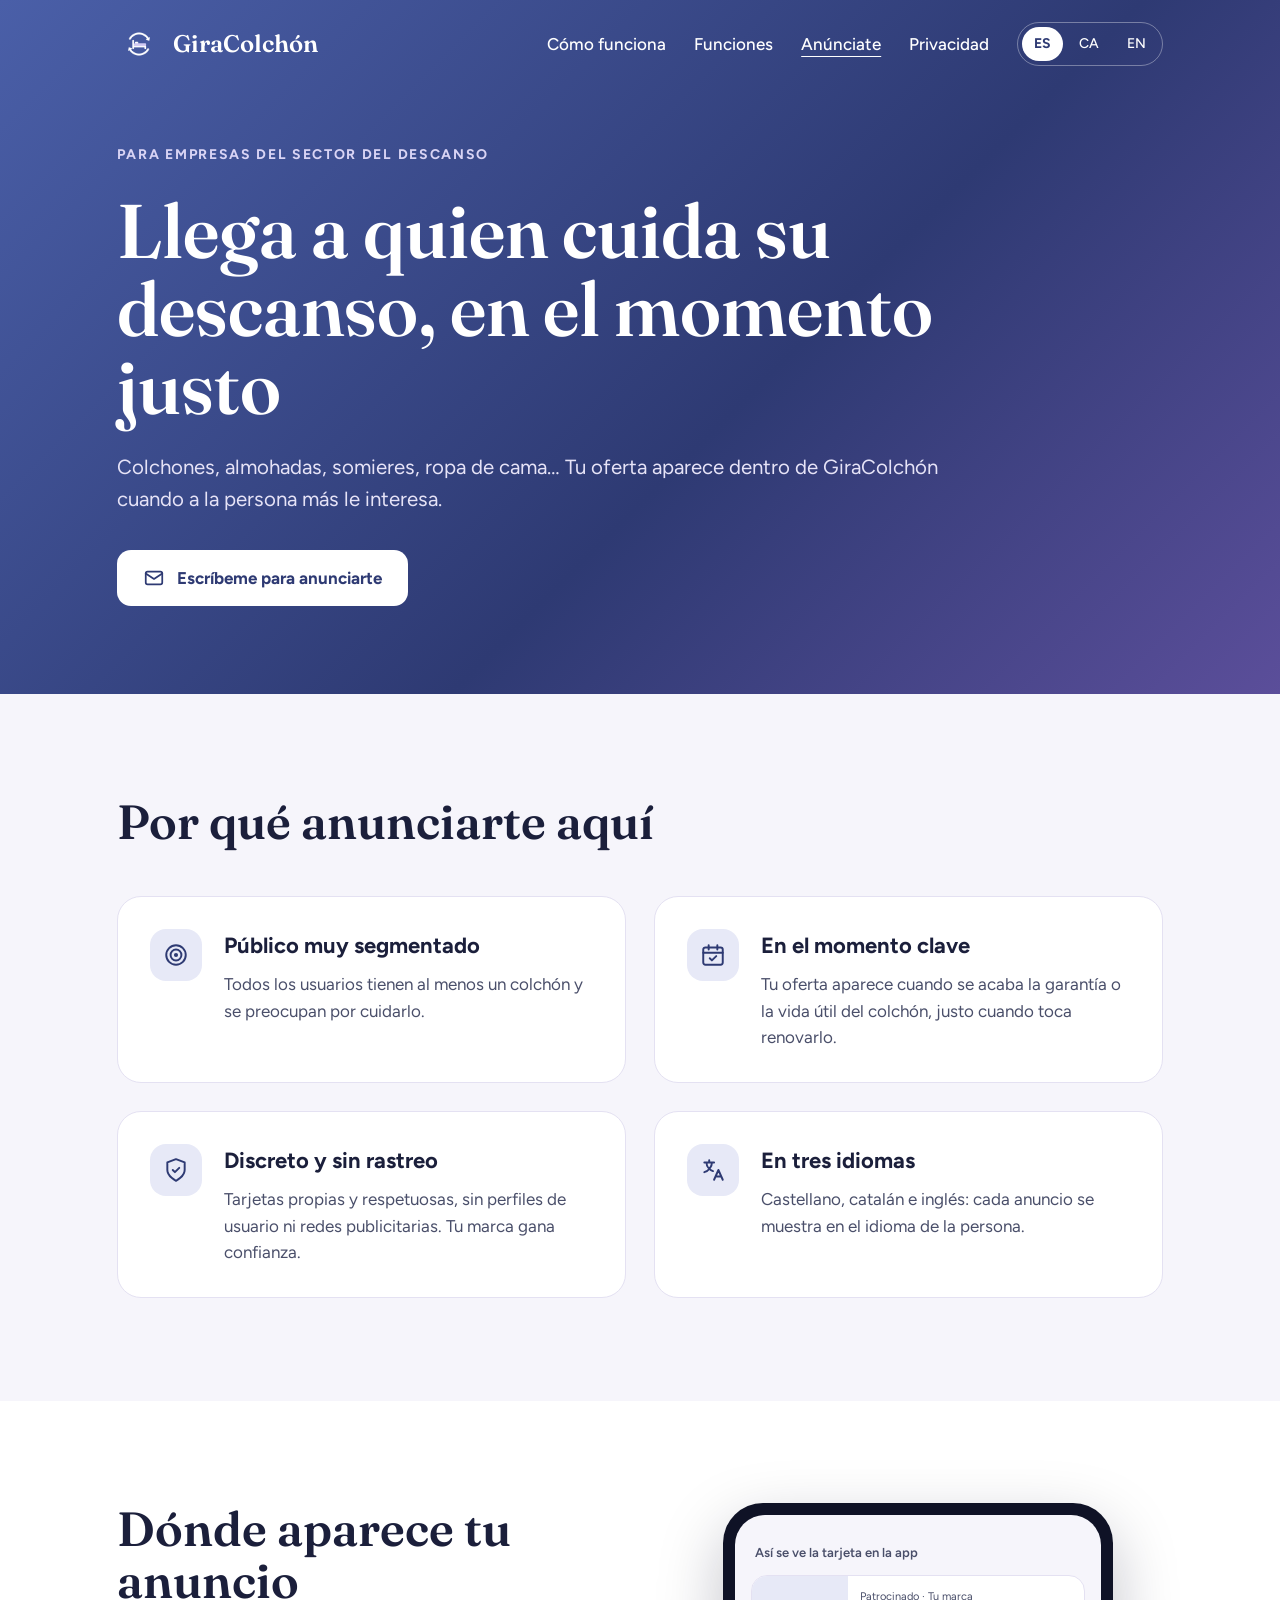
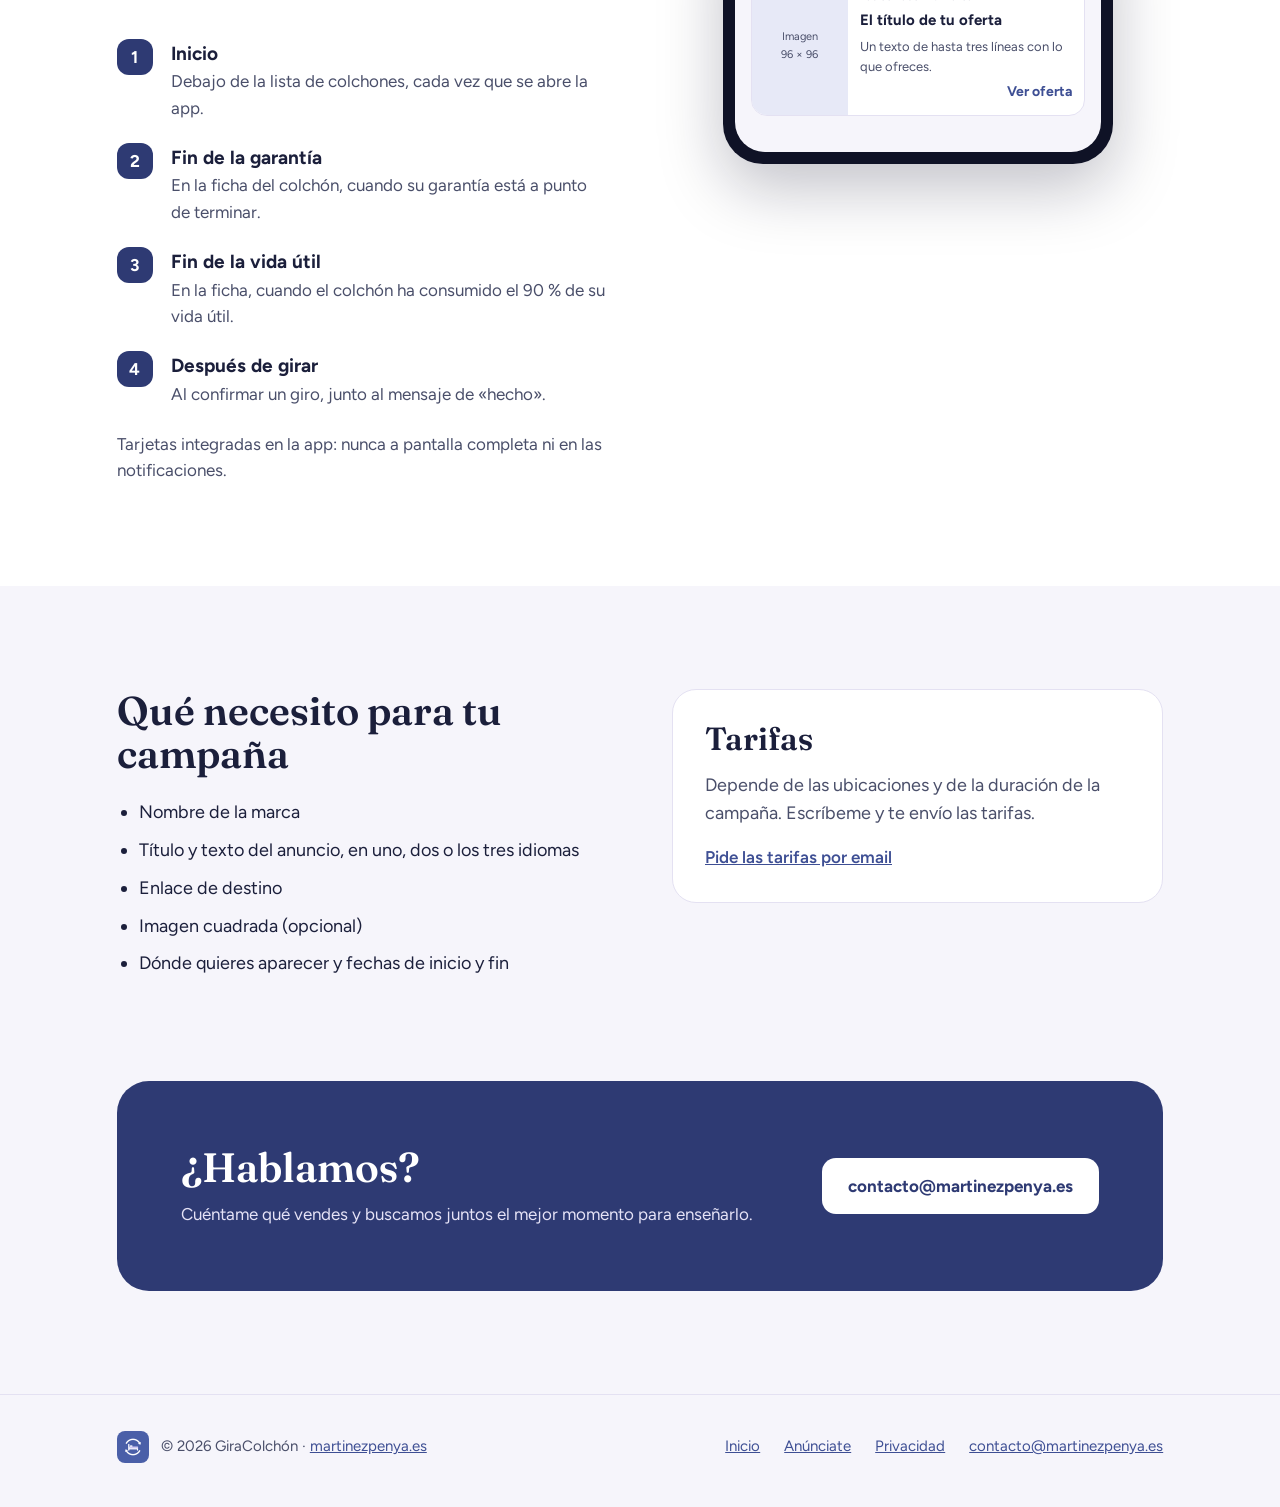
==== docs/anunciate/index.html @ fd89e322 "Web de GiraColchón en castellano, catalán e inglés Generador estático (build.py) con inicio, anúncia" ====
<!doctype html>
<html lang="es">
<head>
<meta charset="utf-8">
<meta name="viewport" content="width=device-width, initial-scale=1">
<title>Anúnciate en GiraColchón</title>
<meta name="description" content="Anuncia colchones, almohadas, somieres o ropa de cama a personas que cuidan su descanso, justo cuando más les interesa.">
<link rel="canonical" href="https://giracolchon.martinezpenya.es/anunciate/">
<link rel="alternate" hreflang="es" href="https://giracolchon.martinezpenya.es/anunciate/">
<link rel="alternate" hreflang="ca" href="https://giracolchon.martinezpenya.es/ca/anuncia-t/">
<link rel="alternate" hreflang="en" href="https://giracolchon.martinezpenya.es/en/advertise/">
<meta property="og:title" content="Anúnciate en GiraColchón">
<meta property="og:description" content="Anuncia colchones, almohadas, somieres o ropa de cama a personas que cuidan su descanso, justo cuando más les interesa.">
<meta property="og:image" content="https://giracolchon.martinezpenya.es/assets/img/icono.png">
<meta name="theme-color" content="#2e3a73">
<link rel="icon" type="image/png" href="../assets/img/favicon.png">
<link rel="apple-touch-icon" href="../assets/img/apple-touch-icon.png">
<link rel="stylesheet" href="../assets/style.css">
</head>
<body>
<section class="hero">
<div class="wrap">
<header class="topbar">
<a class="brand" href="../"><img src="../assets/img/icono.png" alt="" width="44" height="44">GiraColchón</a>
<nav class="nav" aria-label="Principal"><a href="../#como-funciona">Cómo funciona</a><a href="../#funciones">Funciones</a><a href="../anunciate/" aria-current="page">Anúnciate</a><a href="../privacidad/">Privacidad</a><div class="lang"><a href="../anunciate/" hreflang="es" lang="es" aria-current="true">ES</a><a href="../ca/anuncia-t/" hreflang="ca" lang="ca">CA</a><a href="../en/advertise/" hreflang="en" lang="en">EN</a></div></nav>
<details class="menu"><summary aria-label="Abrir menú"><svg width="26" height="26" viewBox="0 0 24 24" fill="none" stroke="#ffffff" stroke-width="2" stroke-linecap="round" stroke-linejoin="round" aria-hidden="true"><path d="M4 7h16M4 12h16M4 17h16"/></svg></summary><nav class="nav" aria-label="Principal"><a href="../#como-funciona">Cómo funciona</a><a href="../#funciones">Funciones</a><a href="../anunciate/" aria-current="page">Anúnciate</a><a href="../privacidad/">Privacidad</a><div class="lang"><a href="../anunciate/" hreflang="es" lang="es" aria-current="true">ES</a><a href="../ca/anuncia-t/" hreflang="ca" lang="ca">CA</a><a href="../en/advertise/" hreflang="en" lang="en">EN</a></div></nav></details>
</header>
<div class="hero-body single">
<div class="stack" style="gap:26px">
<div class="kicker">Para empresas del sector del descanso</div>
<h1>Llega a quien cuida su descanso, en el momento justo</h1>
<p class="lead">Colchones, almohadas, somieres, ropa de cama… Tu oferta aparece dentro de GiraColchón cuando a la persona más le interesa.</p>
<div class="actions"><a class="btn btn-light" href="mailto:contacto@martinezpenya.es?subject=Anunciarse%20en%20GiraColch%C3%B3n&amp;body=Empresa%3A%0AProducto%3A%0AWeb%3A%0AFechas%20de%20la%20campa%C3%B1a%3A%0A"><svg width="22" height="22" viewBox="0 0 24 24" fill="none" stroke="#2e3a73" stroke-width="1.9" stroke-linecap="round" stroke-linejoin="round" aria-hidden="true"><rect x="3" y="5" width="18" height="14" rx="2"/><path d="M3 7l9 6 9-6"/></svg>Escríbeme para anunciarte</a></div>
</div></div>
</div>
</section>
<main>
<section class="section"><div class="wrap">
<h2 class="section-title">Por qué anunciarte aquí</h2>
<div class="grid-2" style="margin-top:48px"><div class="card benefit"><div class="icon-tile"><svg width="26" height="26" viewBox="0 0 24 24" fill="none" stroke="#2e3a73" stroke-width="1.8" stroke-linecap="round" stroke-linejoin="round" aria-hidden="true"><circle cx="12" cy="12" r="9"/><circle cx="12" cy="12" r="5"/><circle cx="12" cy="12" r="1"/></svg></div><div class="stack" style="gap:8px"><h3>Público muy segmentado</h3><p class="muted">Todos los usuarios tienen al menos un colchón y se preocupan por cuidarlo.</p></div></div><div class="card benefit"><div class="icon-tile"><svg width="26" height="26" viewBox="0 0 24 24" fill="none" stroke="#2e3a73" stroke-width="1.8" stroke-linecap="round" stroke-linejoin="round" aria-hidden="true"><rect x="3" y="5" width="18" height="16" rx="2"/><path d="M16 3v4M8 3v4M3 10h18"/><path d="M9 15l2 2 4-4"/></svg></div><div class="stack" style="gap:8px"><h3>En el momento clave</h3><p class="muted">Tu oferta aparece cuando se acaba la garantía o la vida útil del colchón, justo cuando toca renovarlo.</p></div></div><div class="card benefit"><div class="icon-tile"><svg width="26" height="26" viewBox="0 0 24 24" fill="none" stroke="#2e3a73" stroke-width="1.8" stroke-linecap="round" stroke-linejoin="round" aria-hidden="true"><path d="M12 22s8-4 8-10V5l-8-3-8 3v7c0 6 8 10 8 10z"/><path d="M9 12l2 2 4-4"/></svg></div><div class="stack" style="gap:8px"><h3>Discreto y sin rastreo</h3><p class="muted">Tarjetas propias y respetuosas, sin perfiles de usuario ni redes publicitarias. Tu marca gana confianza.</p></div></div><div class="card benefit"><div class="icon-tile"><svg width="26" height="26" viewBox="0 0 24 24" fill="none" stroke="#2e3a73" stroke-width="1.8" stroke-linecap="round" stroke-linejoin="round" aria-hidden="true"><path d="M4 5h9M8.5 3v2M6 5c0 4 3 7 6 8M11 5c0 4-3 8-7 9"/><path d="M13 21l4-9 4 9M14.5 18h5"/></svg></div><div class="stack" style="gap:8px"><h3>En tres idiomas</h3><p class="muted">Castellano, catalán e inglés: cada anuncio se muestra en el idioma de la persona.</p></div></div></div>
</div></section>
<section class="section band-white"><div class="wrap two-col">
<div><h2 class="section-title">Dónde aparece tu anuncio</h2><ol class="placements"><li><span class="dot">1</span><div><strong style="font-size:19px">Inicio</strong><p class="muted">Debajo de la lista de colchones, cada vez que se abre la app.</p></div></li><li><span class="dot">2</span><div><strong style="font-size:19px">Fin de la garantía</strong><p class="muted">En la ficha del colchón, cuando su garantía está a punto de terminar.</p></div></li><li><span class="dot">3</span><div><strong style="font-size:19px">Fin de la vida útil</strong><p class="muted">En la ficha, cuando el colchón ha consumido el 90 % de su vida útil.</p></div></li><li><span class="dot">4</span><div><strong style="font-size:19px">Después de girar</strong><p class="muted">Al confirmar un giro, junto al mensaje de «hecho».</p></div></li></ol>
<p class="muted" style="margin-top:24px">Tarjetas integradas en la app: nunca a pantalla completa ni en las notificaciones.</p></div>
<div class="phone"><div class="phone-screen">
<div class="muted" style="font-size:13px;font-weight:600;padding:0 4px">Así se ve la tarjeta en la app</div>
<div class="ad"><div class="ad-img">Imagen<br>96 × 96</div><div class="ad-body">
<span class="muted" style="font-size:11px">Patrocinado · Tu marca</span><strong>El título de tu oferta</strong>
<span class="muted">Un texto de hasta tres líneas con lo que ofreces.</span><span class="ad-open">Ver oferta</span></div></div>
</div></div>
</div></section>
<section class="section"><div class="wrap two-col">
<div class="stack" style="gap:24px"><h2 class="section-title" style="font-size:40px">Qué necesito para tu campaña</h2><ul class="list"><li>Nombre de la marca</li><li>Título y texto del anuncio, en uno, dos o los tres idiomas</li><li>Enlace de destino</li><li>Imagen cuadrada (opcional)</li><li>Dónde quieres aparecer y fechas de inicio y fin</li></ul></div>
<div class="card stack"><h2 style="font-size:32px">Tarifas</h2><p class="muted" style="font-size:18px">Depende de las ubicaciones y de la duración de la campaña. Escríbeme y te envío las tarifas.</p>
<a href="mailto:contacto@martinezpenya.es?subject=Tarifas%20de%20GiraColch%C3%B3n" style="font-weight:600">Pide las tarifas por email</a></div>
</div></section>
<section class="section" style="padding-top:0"><div class="wrap">
<div class="cta"><div class="stack" style="gap:12px"><h2>¿Hablamos?</h2><p>Cuéntame qué vendes y buscamos juntos el mejor momento para enseñarlo.</p></div>
<a class="btn btn-light" href="mailto:contacto@martinezpenya.es?subject=Anunciarse%20en%20GiraColch%C3%B3n&amp;body=Empresa%3A%0AProducto%3A%0AWeb%3A%0AFechas%20de%20la%20campa%C3%B1a%3A%0A">contacto@martinezpenya.es</a></div>
</div></section>
</main>
<footer class="footer">
<div class="wrap">
<div class="footer-brand"><img src="../assets/img/icono.png" alt="" width="32" height="32"><span>© 2026 GiraColchón · <a href="https://martinezpenya.es">martinezpenya.es</a></span></div>
<nav aria-label="Pie">
<a href="../">Inicio</a>
<a href="../anunciate/">Anúnciate</a>
<a href="../privacidad/">Privacidad</a>
<a href="mailto:contacto@martinezpenya.es">contacto@martinezpenya.es</a>
</nav>
</div>
</footer>
</body>
</html>
---- docs/assets/style.css ----
@font-face {
  font-family: "Figtree";
  src: url("fonts/figtree-latin.woff2") format("woff2");
  font-weight: 300 900;
  font-display: swap;
}
@font-face {
  font-family: "Fraunces";
  src: url("fonts/fraunces-latin.woff2") format("woff2");
  font-weight: 600;
  font-display: swap;
}

:root {
  --ground: #f6f5fb;
  --surface: #ffffff;
  --ink: #1b1f3b;
  --muted: #4a4f6a;
  --line: #e4e1f2;
  --seed: #4a5fa8;
  --deep: #2e3a73;
  --link: #3e4f94;
  --tint: #e7e9f7;
  --on-dark: #e6e3f7;
  --kicker-dark: #d9d4f5;
  --display: "Fraunces", Georgia, serif;
  --body: "Figtree", system-ui, sans-serif;
  --gutter: clamp(20px, 6vw, 120px);
}

* { box-sizing: border-box; }
html { scroll-behavior: smooth; }
body {
  margin: 0;
  background: var(--ground);
  color: var(--ink);
  font-family: var(--body);
  font-size: 17px;
  line-height: 1.55;
}
img { max-width: 100%; height: auto; }
a { color: var(--link); }
a:hover { color: var(--deep); }
h1, h2, h3 { margin: 0; }
h1, h2 { font-family: var(--display); font-weight: 600; line-height: 1.08; }
p { margin: 0; }

.wrap { max-width: 1200px; margin: 0 auto; padding: 0 var(--gutter); }
.kicker {
  font-size: 14px; font-weight: 700; letter-spacing: .12em;
  text-transform: uppercase; color: var(--seed);
}
.muted { color: var(--muted); }
.section { padding: clamp(56px, 8vw, 104px) 0; }
.section-title { font-size: clamp(32px, 4vw, 48px); max-width: 760px; }
.stack { display: flex; flex-direction: column; gap: 16px; }

/* Cabecera y hero con el degradado de la app */
.hero {
  background: linear-gradient(135deg, #4a5fa8 0%, #2e3a73 58%, #5b4e9a 100%);
  color: #fff;
}
.hero .kicker { color: var(--kicker-dark); }
.topbar {
  height: 88px; display: flex; align-items: center; justify-content: space-between; gap: 16px;
}
.brand {
  display: flex; align-items: center; gap: 12px; color: #fff; text-decoration: none;
  font-family: var(--display); font-size: 24px; font-weight: 600;
}
.brand img { width: 44px; height: 44px; }
.nav { display: flex; align-items: center; gap: 28px; font-weight: 500; }
.nav a { color: #fff; text-decoration: none; }
.nav a[aria-current="page"] { text-decoration: underline; text-underline-offset: 6px; }
.lang {
  display: flex; gap: 4px; padding: 4px; border: 1px solid rgba(255,255,255,.35);
  border-radius: 999px; font-size: 14px;
}
.lang a { padding: 6px 12px; border-radius: 999px; color: #fff; text-decoration: none; }
.lang a[aria-current="true"] { background: #fff; color: var(--deep); font-weight: 700; }

.menu { display: none; }
.menu summary {
  list-style: none; width: 44px; height: 44px; display: flex; align-items: center;
  justify-content: center; cursor: pointer;
}
.menu summary::-webkit-details-marker { display: none; }

.hero-body {
  display: grid; grid-template-columns: minmax(0, 1.2fr) minmax(0, 1fr);
  gap: clamp(32px, 6vw, 80px); align-items: center; padding: 56px 0 96px;
}
.hero-body.single { grid-template-columns: minmax(0, 1fr); max-width: 840px; padding-bottom: 88px; }
.hero h1 { font-size: clamp(42px, 6vw, 76px); line-height: 1.03; }
.hero .lead { font-size: clamp(17px, 1.6vw, 21px); color: var(--on-dark); }
.hero-art {
  background: rgba(255,255,255,.08); border: 1px solid rgba(255,255,255,.18);
  border-radius: 32px; padding: 20px;
}
.hero-art img { display: block; width: 100%; border-radius: 20px; background: var(--ground); }
.actions { display: flex; flex-wrap: wrap; gap: 16px; align-items: center; padding-top: 8px; }

.btn {
  min-height: 56px; padding: 0 26px; display: inline-flex; align-items: center; gap: 12px;
  border-radius: 14px; text-decoration: none; font-size: 17px; font-weight: 700;
}
.btn-light { background: #fff; color: var(--deep); }
.btn-light:hover { color: var(--deep); background: #f1efff; }
.btn-ghost { border: 1px solid rgba(255,255,255,.5); color: #fff; }
.btn-ghost:hover { color: #fff; background: rgba(255,255,255,.1); }
.btn-play { background: #0f1226; color: #fff; cursor: default; }
.btn-play:hover { color: #fff; }
.btn-play span { display: flex; flex-direction: column; line-height: 1.1; }
.btn-play small { font-size: 12px; color: #c9c6dd; font-weight: 500; }

/* Tarjetas y rejillas */
.grid-3 { display: grid; grid-template-columns: repeat(3, minmax(0, 1fr)); gap: 32px; }
.grid-2 { display: grid; grid-template-columns: repeat(2, minmax(0, 1fr)); gap: 28px; }
.card {
  background: var(--surface); border: 1px solid var(--line); border-radius: 24px; padding: 32px;
}
.steps { list-style: none; margin: 48px 0 0; padding: 0; }
.steps li { display: flex; flex-direction: column; gap: 12px; }
.num {
  width: 48px; height: 48px; border-radius: 14px; background: var(--tint); color: var(--deep);
  display: flex; align-items: center; justify-content: center;
  font-family: var(--display); font-size: 24px; font-weight: 600;
}
.card h3 { font-size: 22px; }
.features { margin-top: 48px; gap: 40px 48px; }
.feature { display: flex; gap: 18px; }
.feature svg { flex-shrink: 0; }
.feature h3 { font-size: 19px; margin-bottom: 4px; }
.benefit { display: flex; gap: 22px; }
.icon-tile {
  width: 52px; height: 52px; border-radius: 16px; background: var(--tint);
  display: flex; align-items: center; justify-content: center; flex-shrink: 0;
}

.band-white { background: var(--surface); }
.split { display: flex; justify-content: space-between; align-items: flex-end; gap: 48px; }
.split > p { max-width: 520px; }
.looks { margin-top: 48px; }
.looks figure { margin: 0; display: flex; flex-direction: column; gap: 14px; }
.looks img {
  width: 100%; aspect-ratio: 400 / 280; object-fit: contain; border-radius: 20px; background: var(--ground);
}

.privacy { display: grid; grid-template-columns: minmax(0, 1fr) minmax(0, 1fr); gap: 64px; align-items: center; }
.checks { list-style: none; margin: 0; padding: 0; display: flex; flex-direction: column; gap: 16px; }
.checks li {
  display: flex; gap: 16px; align-items: center; background: var(--surface);
  border: 1px solid var(--line); border-radius: 18px; padding: 20px 24px; font-size: 18px;
}
.checks svg { flex-shrink: 0; }

.cta {
  border-radius: 32px; background: var(--deep); color: #fff; padding: clamp(32px, 5vw, 64px) clamp(24px, 5vw, 72px);
  display: flex; justify-content: space-between; align-items: center; gap: 32px;
}
.cta .kicker { color: var(--kicker-dark); }
.cta h2 { font-size: clamp(28px, 3.2vw, 42px); }
.cta p { color: var(--on-dark); }

/* Anúnciate */
.placements { list-style: none; margin: 32px 0 0; padding: 0; display: flex; flex-direction: column; gap: 22px; }
.placements li { display: flex; gap: 18px; }
.placements .dot {
  width: 36px; height: 36px; border-radius: 12px; background: var(--deep); color: #fff;
  display: flex; align-items: center; justify-content: center; font-weight: 700; flex-shrink: 0;
}
.phone {
  width: min(390px, 100%); border-radius: 40px; background: #0f1226; padding: 12px;
  box-shadow: 0 24px 64px rgba(10,12,40,.25); margin: 0 auto;
}
.phone-screen { border-radius: 30px; background: var(--ground); padding: 28px 16px 36px; display: flex; flex-direction: column; gap: 12px; }
.ad { background: #fff; border: 1px solid var(--line); border-radius: 16px; display: flex; overflow: hidden; }
.ad-img {
  width: 96px; min-height: 96px; flex-shrink: 0; background: var(--tint); display: flex;
  align-items: center; justify-content: center; font-size: 11px; color: var(--muted); text-align: center;
}
.ad-body { padding: 12px; display: flex; flex-direction: column; gap: 4px; flex-grow: 1; font-size: 13px; }
.ad-body strong { font-size: 15px; }
.ad-open { align-self: flex-end; font-weight: 700; color: var(--link); font-size: 14px; }
.two-col { display: grid; grid-template-columns: minmax(0, 1fr) minmax(0, 1fr); gap: 64px; align-items: start; }
.list { margin: 0; padding-left: 22px; display: flex; flex-direction: column; gap: 10px; font-size: 18px; }

/* Privacidad */
.legal { display: grid; grid-template-columns: minmax(0, 780px) minmax(0, 300px); gap: 64px; align-items: start; }
.legal article { display: flex; flex-direction: column; gap: 36px; font-size: 18px; line-height: 1.65; color: #2a2e4a; }
.legal h2 { font-size: 28px; color: var(--ink); margin-bottom: 10px; }
.legal p + p { margin-top: 12px; }
.legal ul { margin: 0; padding-left: 24px; display: flex; flex-direction: column; gap: 8px; }
.summary { background: var(--surface); border: 1px solid var(--line); border-radius: 20px; padding: 26px 30px; font-size: 20px; color: var(--ink); }
.toc { position: sticky; top: 24px; background: var(--surface); border: 1px solid var(--line); border-radius: 20px; padding: 26px; display: flex; flex-direction: column; gap: 10px; }

/* Pie */
.footer {
  border-top: 1px solid var(--line); padding: 36px 0 44px; font-size: 15px; color: var(--muted);
}
.footer .wrap { display: flex; justify-content: space-between; align-items: center; gap: 24px; flex-wrap: wrap; }
.footer nav { display: flex; gap: 24px; flex-wrap: wrap; }
.footer-brand { display: flex; align-items: center; gap: 12px; }
.footer-brand img { width: 32px; height: 32px; background: var(--seed); border-radius: 8px; }

/* Móvil */
@media (max-width: 900px) {
  .nav { display: none; }
  .menu { display: block; position: relative; }
  .menu[open] .nav {
    display: flex; flex-direction: column; align-items: flex-start; gap: 4px;
    position: absolute; right: 0; top: 52px; z-index: 10; min-width: 240px;
    background: var(--deep); border-radius: 18px; padding: 12px; box-shadow: 0 16px 40px rgba(10,12,40,.35);
  }
  .menu[open] .nav a { padding: 10px 12px; min-height: 44px; display: flex; align-items: center; }
  .menu[open] .lang { margin: 8px 0 0 8px; }
  .topbar { height: 64px; }
  .brand { font-size: 20px; }
  .brand img { width: 36px; height: 36px; }
  .hero-body, .privacy, .two-col, .legal { grid-template-columns: minmax(0, 1fr); }
  .hero-body { padding: 24px 0 56px; }
  .grid-3, .grid-2 { grid-template-columns: minmax(0, 1fr); gap: 16px; }
  .features { gap: 24px; }
  .split, .cta { flex-direction: column; align-items: flex-start; }
  .toc { display: none; }
  .btn { width: 100%; justify-content: center; }
}
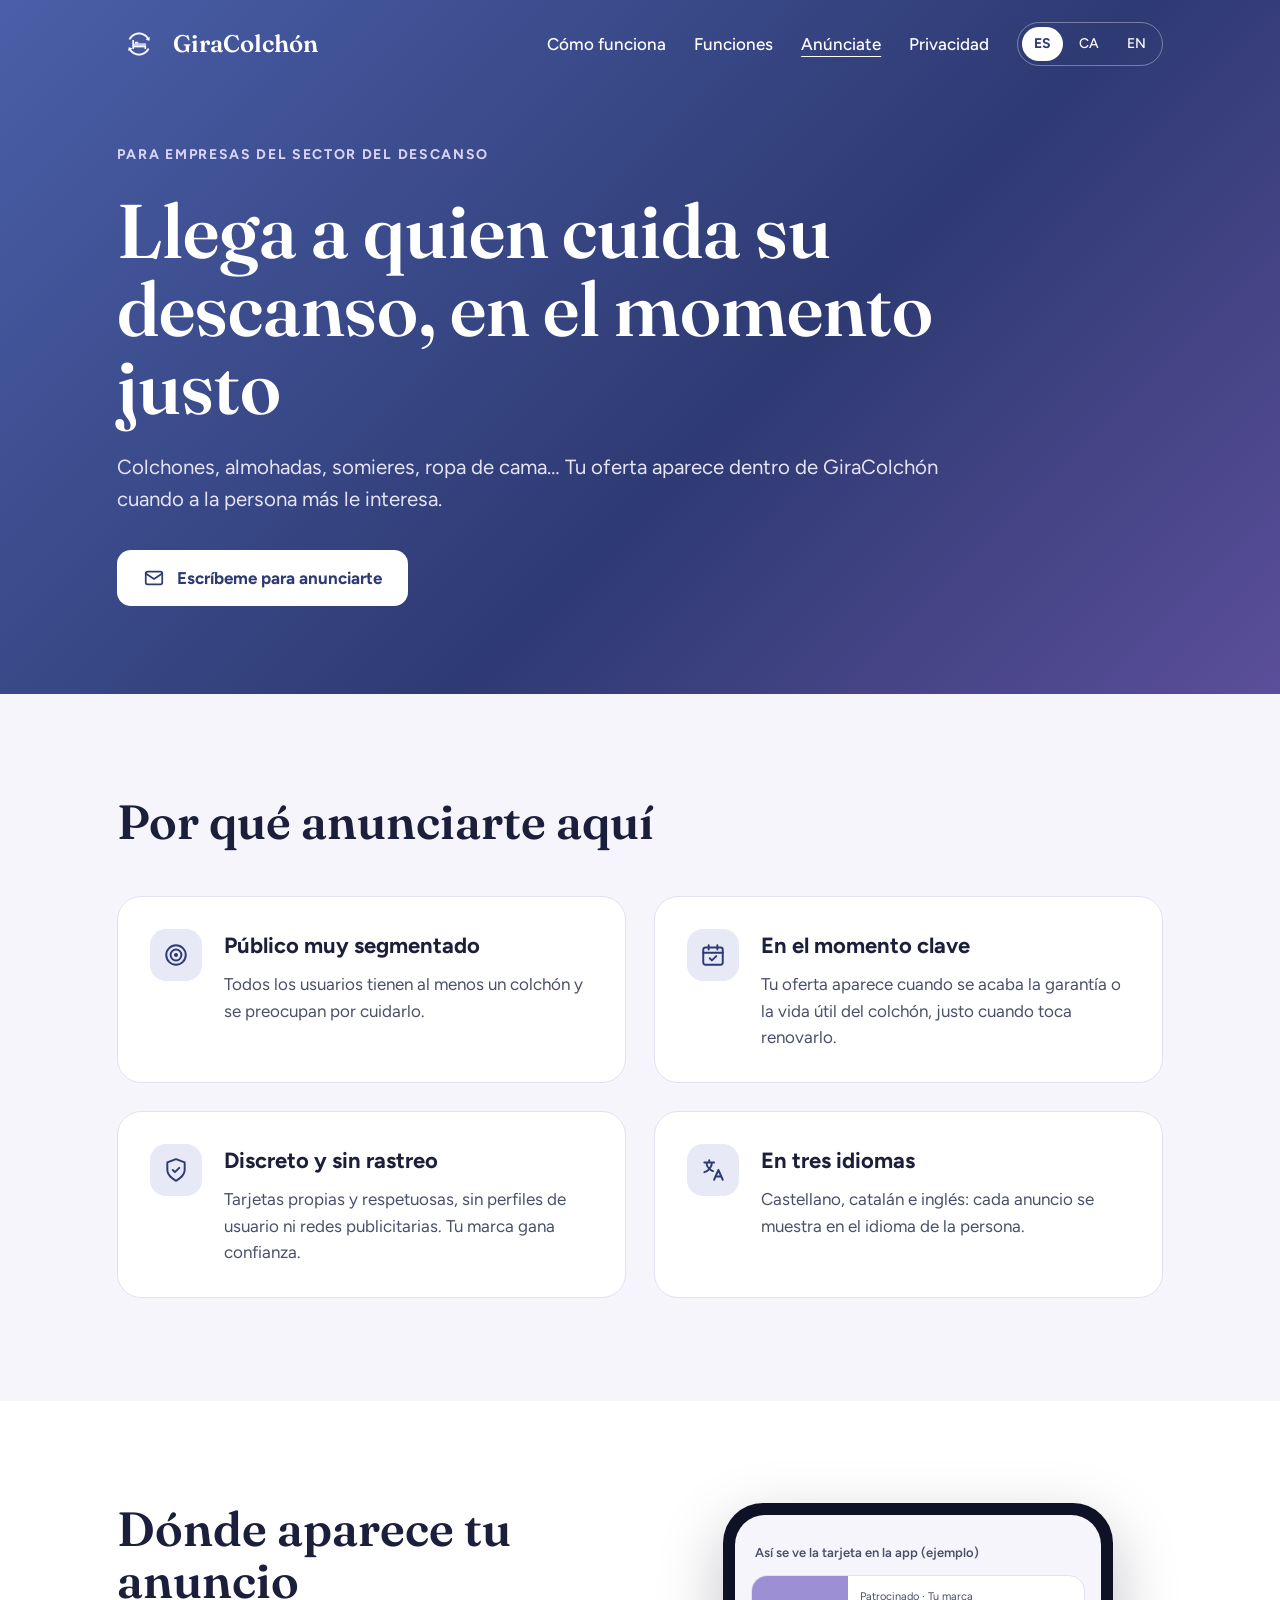
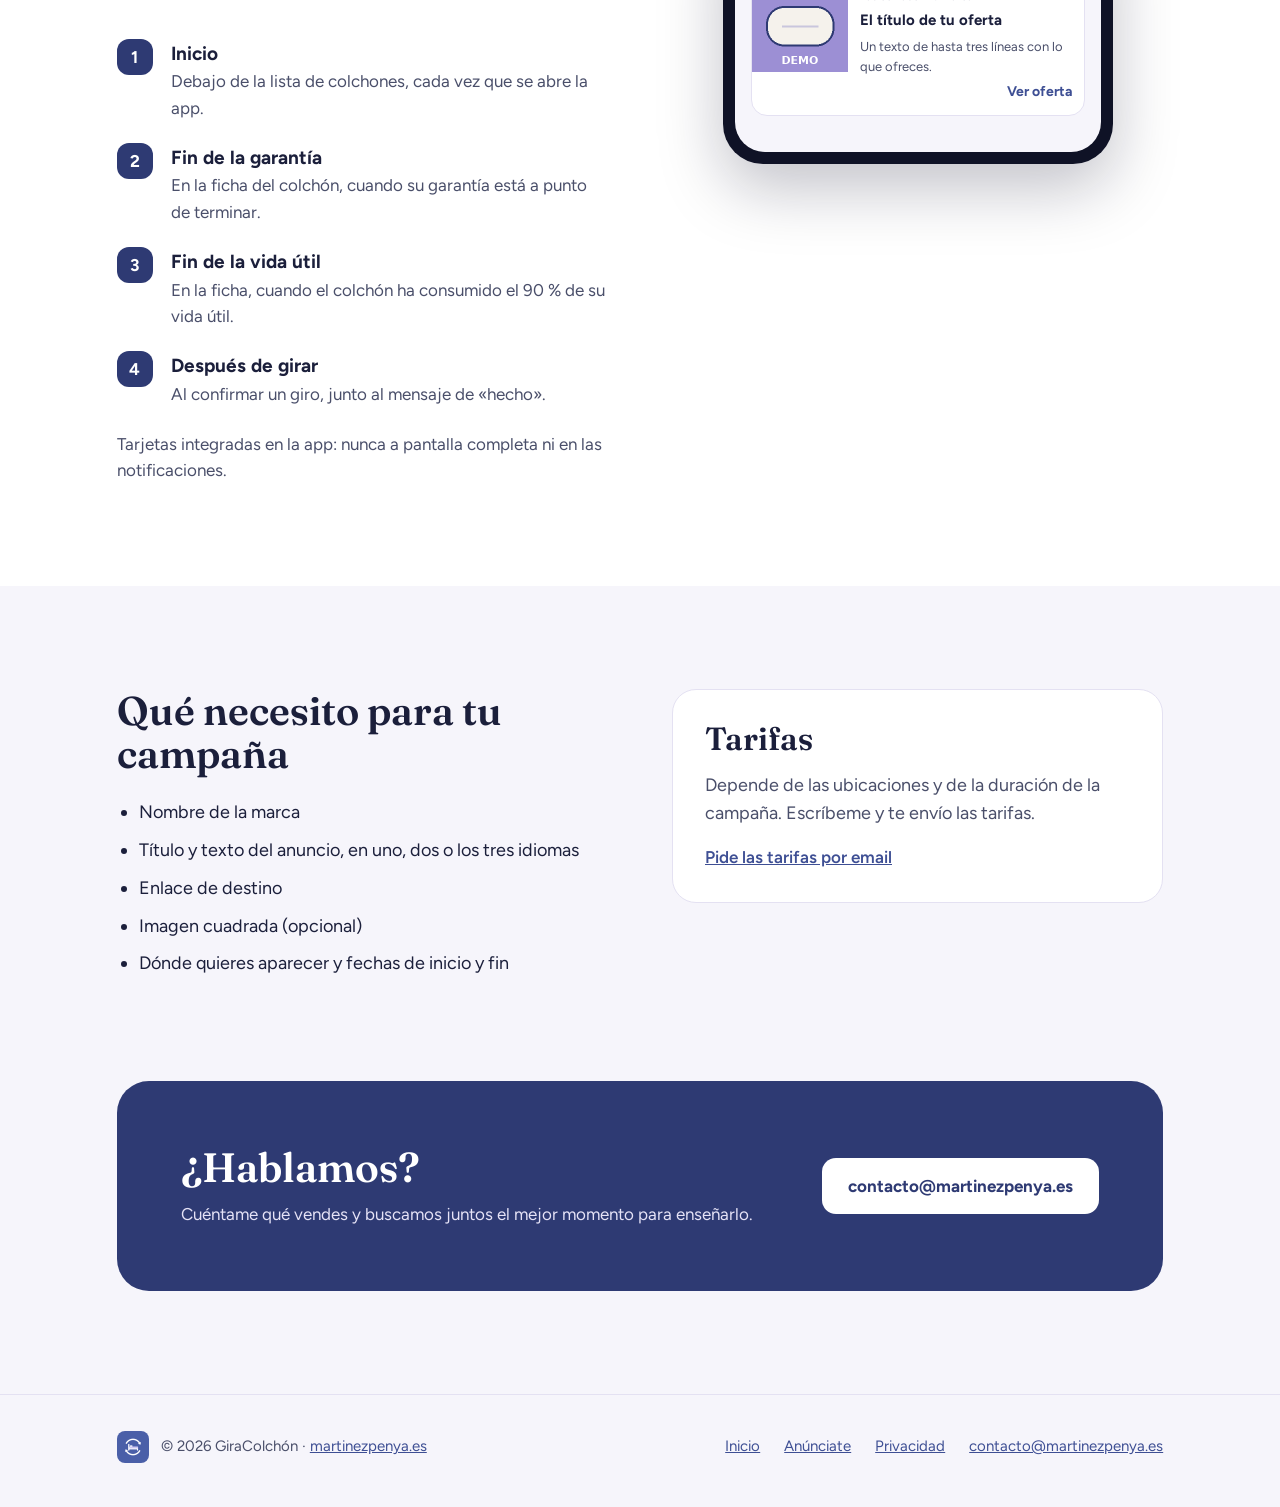
==== commit 4eb77755: "Capturas reales de la app en la portada, los pasos y Anúnciate La portada muestra la pantalla de ini" ====
--- a/docs/anunciate/index.html
+++ b/docs/anunciate/index.html
@@ -15,7 +15,7 @@
 <meta name="theme-color" content="#2e3a73">
 <link rel="icon" type="image/png" href="../assets/img/favicon.png">
 <link rel="apple-touch-icon" href="../assets/img/apple-touch-icon.png">
-<link rel="stylesheet" href="../assets/style.css">
+<link rel="stylesheet" href="../assets/style.css?v=c40c323f0d">
 </head>
 <body>
 <section class="hero">
@@ -43,8 +43,8 @@
 <div><h2 class="section-title">Dónde aparece tu anuncio</h2><ol class="placements"><li><span class="dot">1</span><div><strong style="font-size:19px">Inicio</strong><p class="muted">Debajo de la lista de colchones, cada vez que se abre la app.</p></div></li><li><span class="dot">2</span><div><strong style="font-size:19px">Fin de la garantía</strong><p class="muted">En la ficha del colchón, cuando su garantía está a punto de terminar.</p></div></li><li><span class="dot">3</span><div><strong style="font-size:19px">Fin de la vida útil</strong><p class="muted">En la ficha, cuando el colchón ha consumido el 90 % de su vida útil.</p></div></li><li><span class="dot">4</span><div><strong style="font-size:19px">Después de girar</strong><p class="muted">Al confirmar un giro, junto al mensaje de «hecho».</p></div></li></ol>
 <p class="muted" style="margin-top:24px">Tarjetas integradas en la app: nunca a pantalla completa ni en las notificaciones.</p></div>
 <div class="phone"><div class="phone-screen">
-<div class="muted" style="font-size:13px;font-weight:600;padding:0 4px">Así se ve la tarjeta en la app</div>
-<div class="ad"><div class="ad-img">Imagen<br>96 × 96</div><div class="ad-body">
+<div class="muted" style="font-size:13px;font-weight:600;padding:0 4px">Así se ve la tarjeta en la app (ejemplo)</div>
+<div class="ad"><img class="ad-img" src="../assets/img/demo-anuncio.png" alt="" width="96" height="96"><div class="ad-body">
 <span class="muted" style="font-size:11px">Patrocinado · Tu marca</span><strong>El título de tu oferta</strong>
 <span class="muted">Un texto de hasta tres líneas con lo que ofreces.</span><span class="ad-open">Ver oferta</span></div></div>
 </div></div>
--- a/docs/assets/style.css
+++ b/docs/assets/style.css
@@ -98,6 +98,15 @@
   border-radius: 32px; padding: 20px;
 }
 .hero-art img { display: block; width: 100%; border-radius: 20px; background: var(--ground); }
+.hero-phone {
+  width: min(330px, 100%); justify-self: end; border-radius: 44px; background: #0f1226; padding: 10px;
+  box-shadow: 0 30px 80px rgba(10,12,40,.45);
+}
+.hero-phone img { display: block; width: 100%; height: auto; border-radius: 34px; }
+.step-shot {
+  display: block; width: 100%; height: auto; aspect-ratio: 412 / 560; object-fit: cover;
+  object-position: top; border-radius: 16px; border: 1px solid var(--line); margin-bottom: 8px;
+}
 .actions { display: flex; flex-wrap: wrap; gap: 16px; align-items: center; padding-top: 8px; }
 
 .btn {
@@ -108,10 +117,13 @@
 .btn-light:hover { color: var(--deep); background: #f1efff; }
 .btn-ghost { border: 1px solid rgba(255,255,255,.5); color: #fff; }
 .btn-ghost:hover { color: #fff; background: rgba(255,255,255,.1); }
+.btn-dark { background: var(--deep); color: #fff; }
+.btn-dark:hover { color: #fff; background: #26305f; }
+.btn-2l { display: flex; flex-direction: column; align-items: flex-start; line-height: 1.15; }
+.btn-2l small { display: block; font-size: 12px; color: var(--muted); font-weight: 500; }
+.btn-play .btn-2l small { color: #c9c6dd; }
 .btn-play { background: #0f1226; color: #fff; cursor: default; }
 .btn-play:hover { color: #fff; }
-.btn-play span { display: flex; flex-direction: column; line-height: 1.1; }
-.btn-play small { font-size: 12px; color: #c9c6dd; font-weight: 500; }
 
 /* Tarjetas y rejillas */
 .grid-3 { display: grid; grid-template-columns: repeat(3, minmax(0, 1fr)); gap: 32px; }
@@ -146,6 +158,13 @@
   width: 100%; aspect-ratio: 400 / 280; object-fit: contain; border-radius: 20px; background: var(--ground);
 }
 
+.stats { display: grid; grid-template-columns: minmax(0, 0.9fr) minmax(0, 1.1fr); gap: 56px; align-items: center; }
+.stat-list { list-style: none; margin: 0; padding: 0; display: flex; flex-direction: column; gap: 12px; font-size: 17px; }
+.stat-list li { display: flex; gap: 12px; align-items: center; }
+.shots { display: grid; grid-template-columns: repeat(2, minmax(0, 1fr)); gap: 20px; align-items: start; }
+.shots figure { margin: 0; display: flex; flex-direction: column; gap: 10px; font-size: 14px; }
+.shot { border-radius: 24px; background: #0f1226; padding: 8px; box-shadow: 0 18px 44px rgba(10,12,40,.18); }
+.shot img { display: block; width: 100%; border-radius: 18px; }
 .privacy { display: grid; grid-template-columns: minmax(0, 1fr) minmax(0, 1fr); gap: 64px; align-items: center; }
 .checks { list-style: none; margin: 0; padding: 0; display: flex; flex-direction: column; gap: 16px; }
 .checks li {
@@ -175,10 +194,7 @@
 }
 .phone-screen { border-radius: 30px; background: var(--ground); padding: 28px 16px 36px; display: flex; flex-direction: column; gap: 12px; }
 .ad { background: #fff; border: 1px solid var(--line); border-radius: 16px; display: flex; overflow: hidden; }
-.ad-img {
-  width: 96px; min-height: 96px; flex-shrink: 0; background: var(--tint); display: flex;
-  align-items: center; justify-content: center; font-size: 11px; color: var(--muted); text-align: center;
-}
+.ad-img { width: 96px; height: 96px; flex-shrink: 0; object-fit: cover; }
 .ad-body { padding: 12px; display: flex; flex-direction: column; gap: 4px; flex-grow: 1; font-size: 13px; }
 .ad-body strong { font-size: 15px; }
 .ad-open { align-self: flex-end; font-weight: 700; color: var(--link); font-size: 14px; }
@@ -217,8 +233,9 @@
   .topbar { height: 64px; }
   .brand { font-size: 20px; }
   .brand img { width: 36px; height: 36px; }
-  .hero-body, .privacy, .two-col, .legal { grid-template-columns: minmax(0, 1fr); }
+  .hero-body, .privacy, .two-col, .legal, .stats { grid-template-columns: minmax(0, 1fr); }
   .hero-body { padding: 24px 0 56px; }
+  .hero-phone { justify-self: center; width: min(280px, 100%); }
   .grid-3, .grid-2 { grid-template-columns: minmax(0, 1fr); gap: 16px; }
   .features { gap: 24px; }
   .split, .cta { flex-direction: column; align-items: flex-start; }
